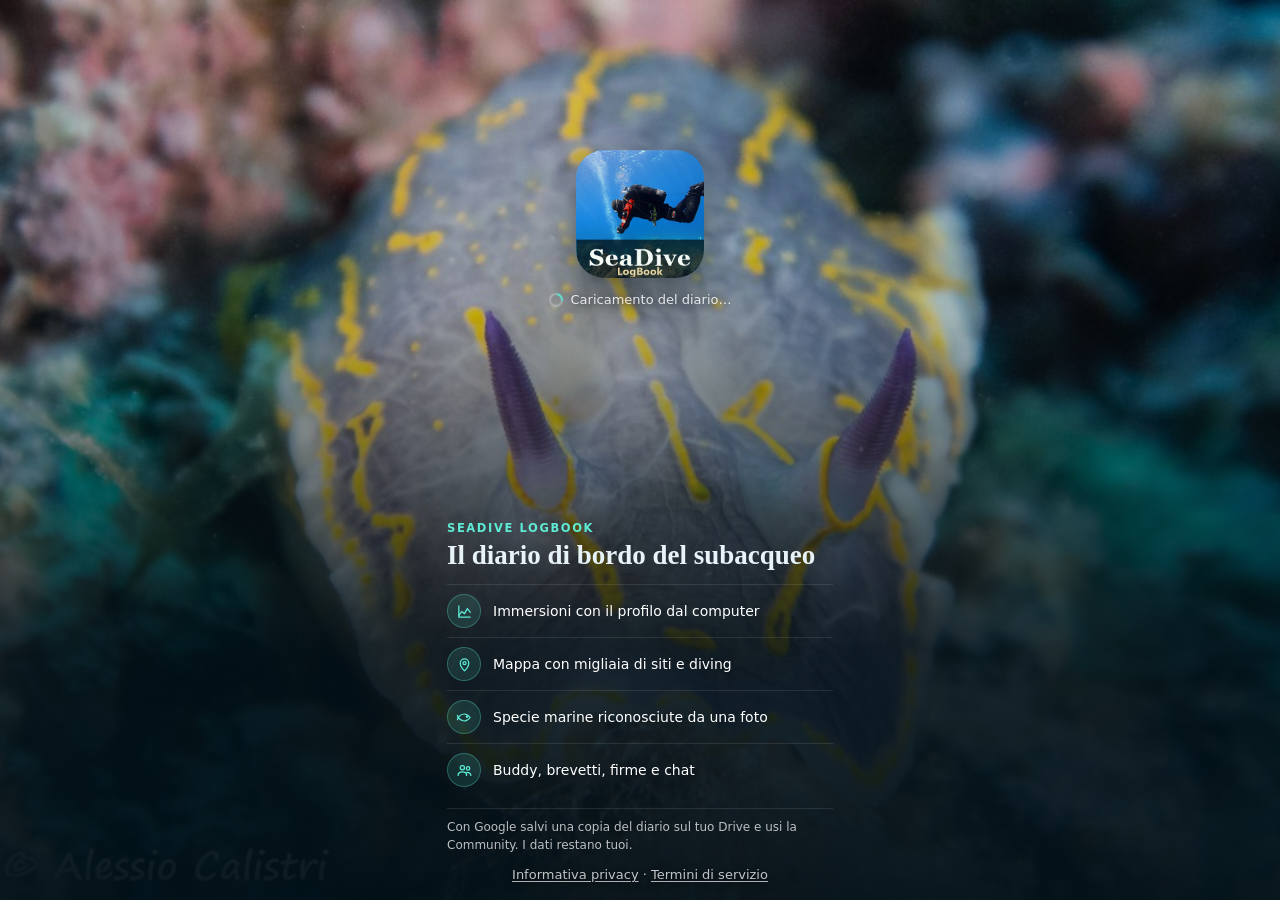
==== aggiorna.html @ b482c6c4 "Versione 253: i telefoni scaricano i file nuovi. Co-Authored-By: Claude Opus 5.5 <noreply@anthropic." ====
<!DOCTYPE html>
<html lang="it">
  <head>
    <meta charset="UTF-8" />
    <meta http-equiv="Content-Security-Policy" content="default-src 'self'; script-src 'self'; style-src 'self' 'unsafe-inline'; img-src 'self' data:; object-src 'none'; base-uri 'self'; form-action 'self'" />
    <meta name="viewport" content="width=device-width, initial-scale=1" />
    <meta http-equiv="Cache-Control" content="no-cache, no-store, must-revalidate" />
    <title>Aggiorna SeaDive</title>
    <style>
      body {
        font-family: system-ui, sans-serif;
        background: #f3f5f8;
        color: #1c2430;
        display: grid;
        place-items: center;
        min-height: 100dvh;
        margin: 0;
        padding: 24px;
        text-align: center;
      }
      p { font-size: 18px; font-weight: 600; }
    </style>
  </head>
  <body>
    <p>Aggiornamento in corso…</p>
    <script src="./aggiorna.js?v=253"></script>
  </body>
</html>
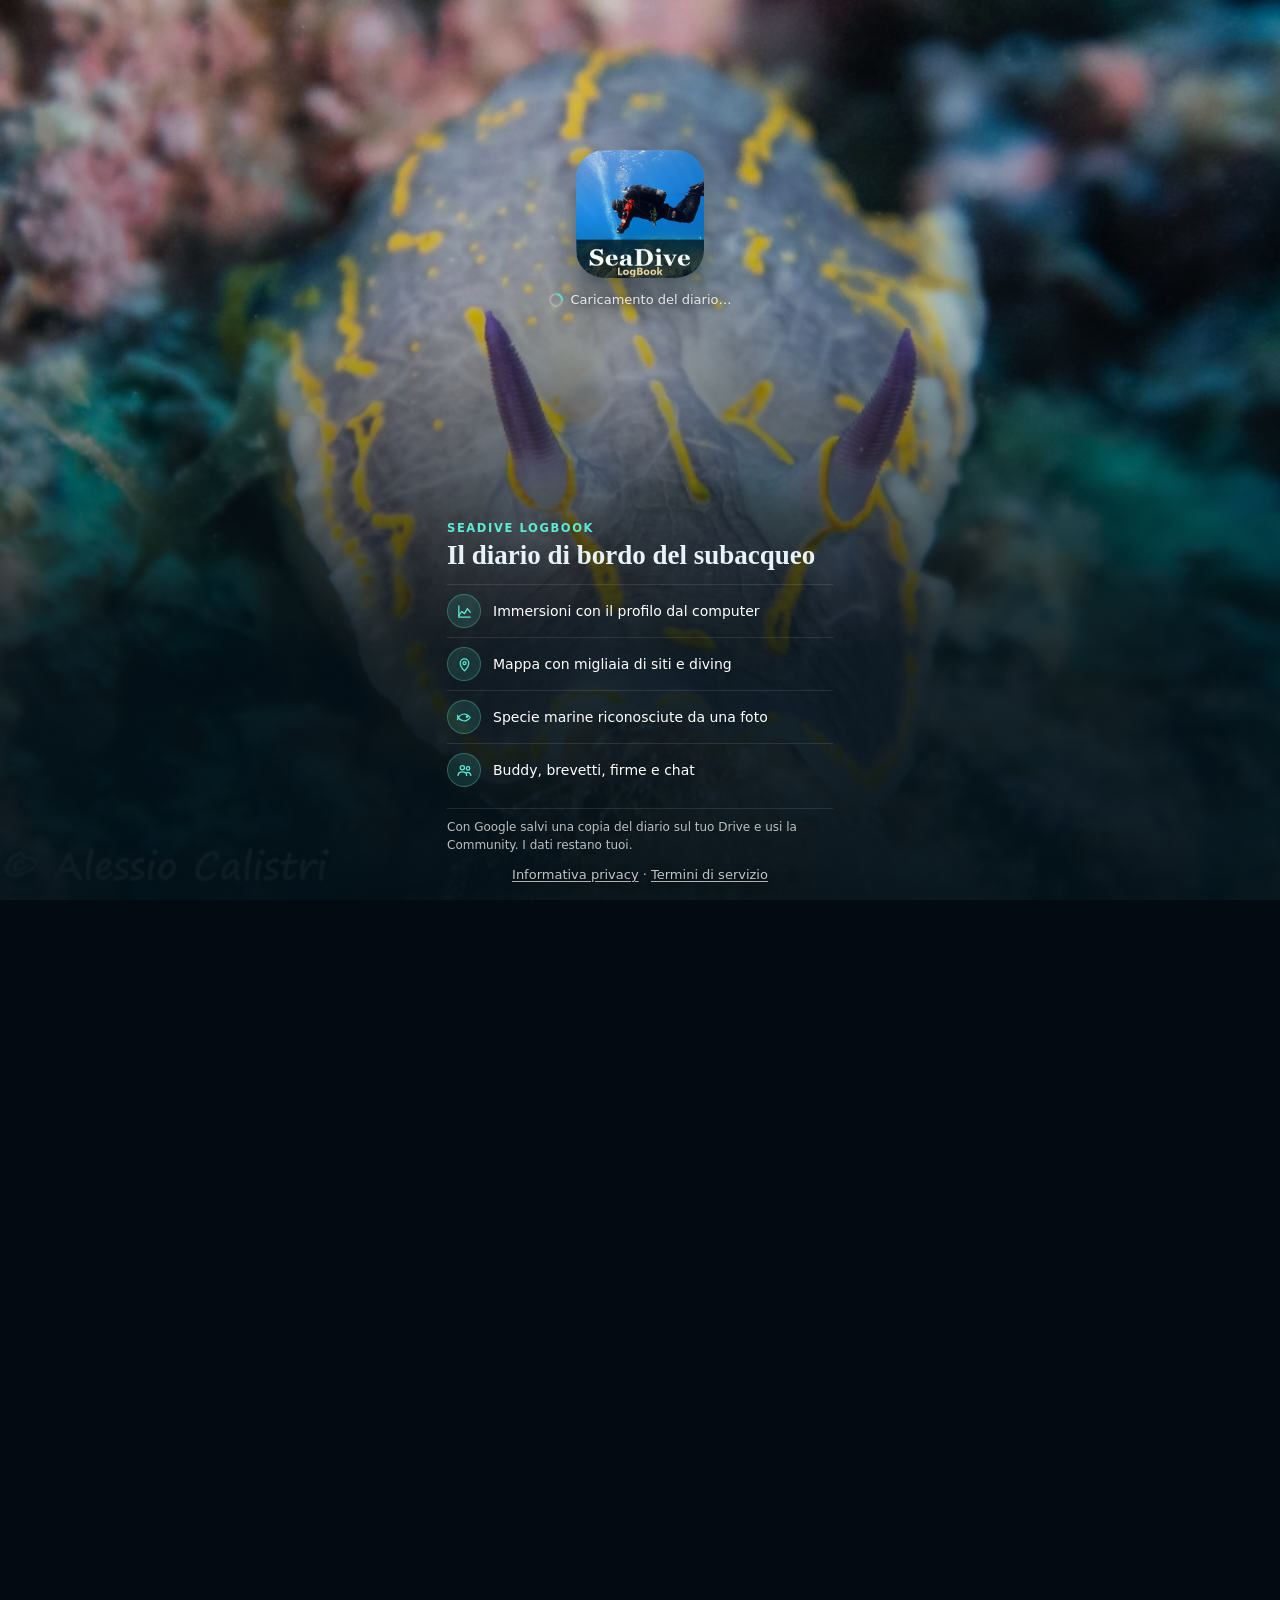
==== commit da6fc2e0: "Versione 254: i telefoni scaricano i file nuovi. Co-Authored-By: Claude Opus 5.5 <noreply@anthropic." ====
--- a/aggiorna.html
+++ b/aggiorna.html
@@ -23,6 +23,6 @@
   </head>
   <body>
     <p>Aggiornamento in corso…</p>
-    <script src="./aggiorna.js?v=253"></script>
+    <script src="./aggiorna.js?v=254"></script>
   </body>
 </html>
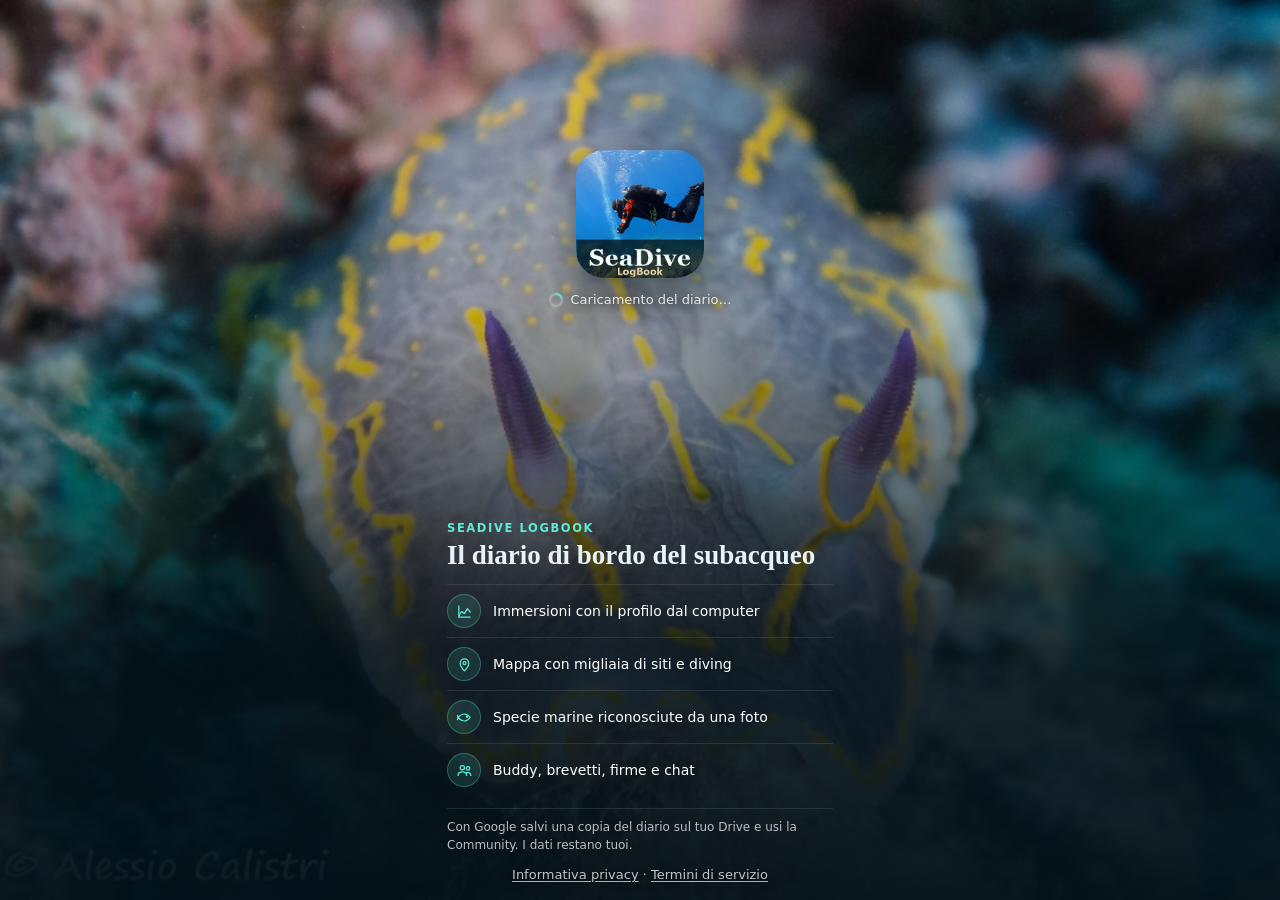
==== commit a8bbe7ce: "Versione 255: i telefoni scaricano i file nuovi. Co-Authored-By: Claude Opus 5.5 <noreply@anthropic." ====
--- a/aggiorna.html
+++ b/aggiorna.html
@@ -23,6 +23,6 @@
   </head>
   <body>
     <p>Aggiornamento in corso…</p>
-    <script src="./aggiorna.js?v=254"></script>
+    <script src="./aggiorna.js?v=255"></script>
   </body>
 </html>
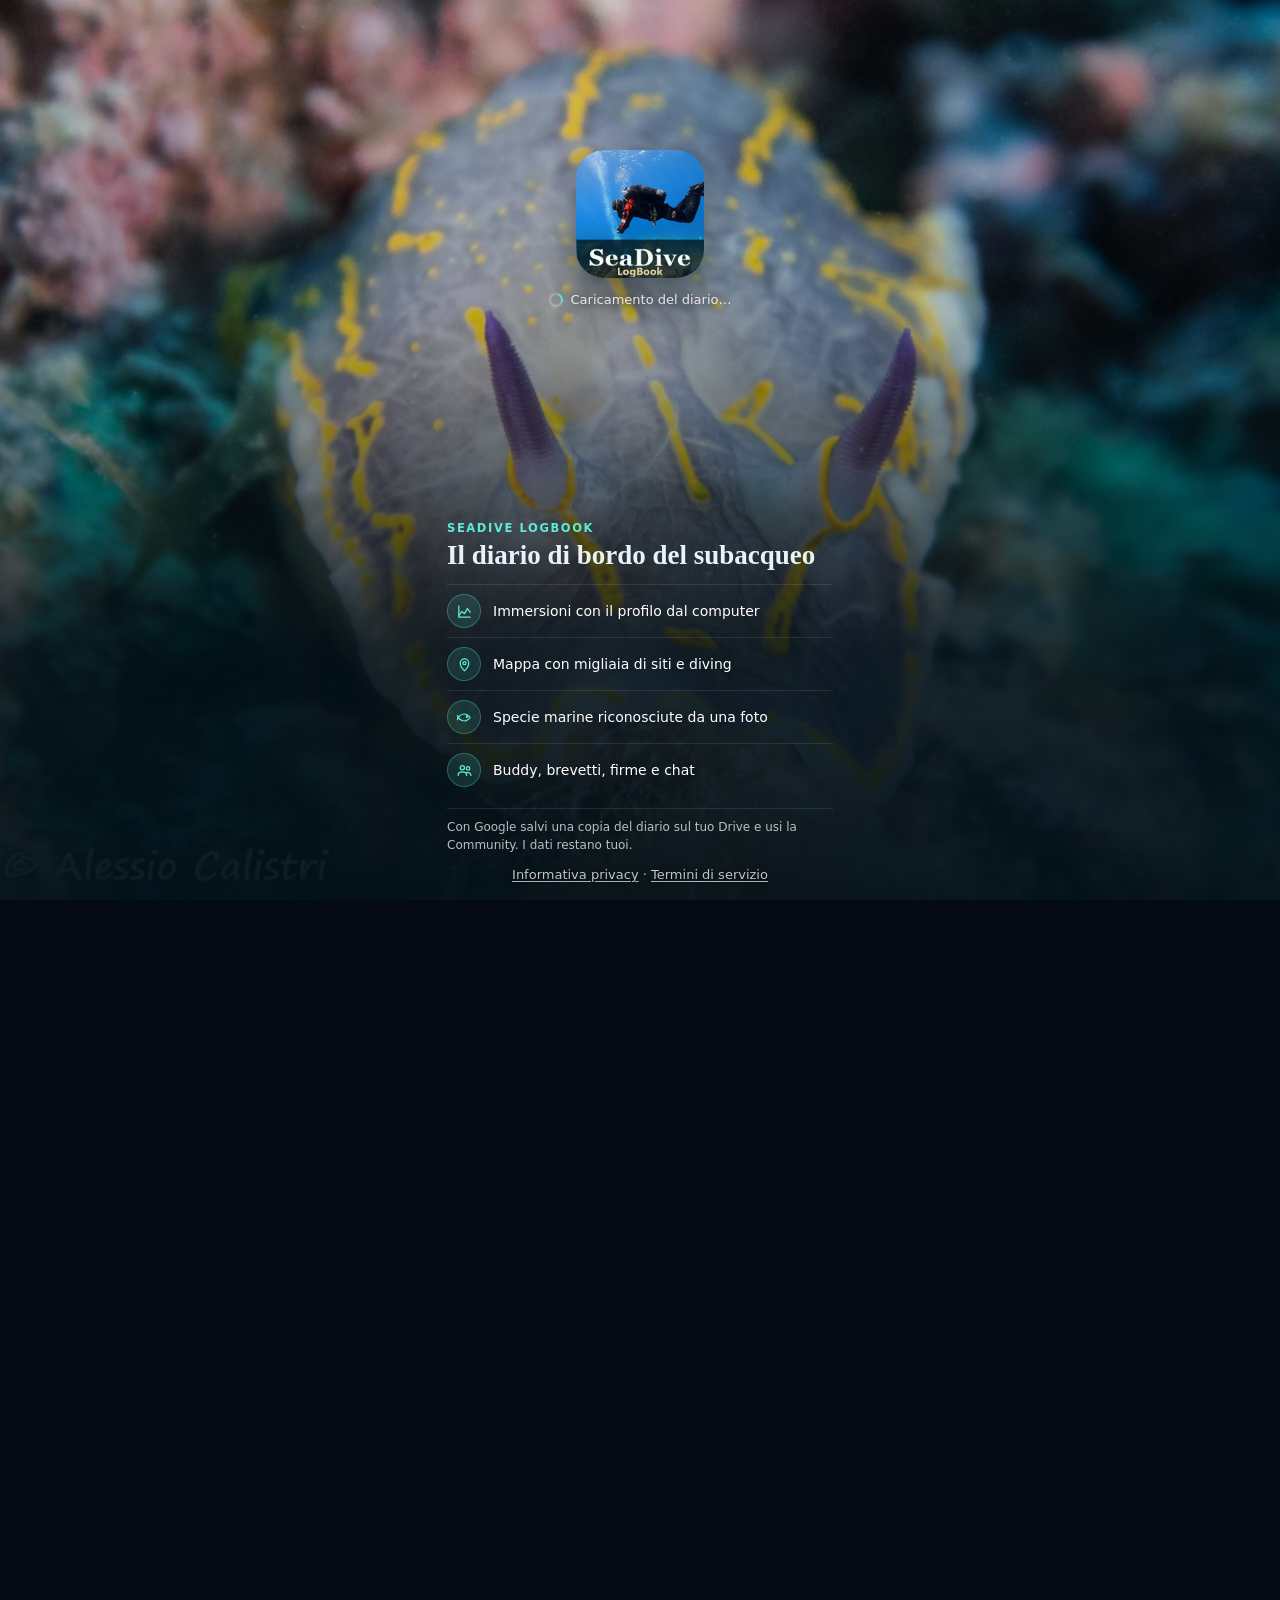
==== commit 27d56401: "Versione 256: i telefoni scaricano i file nuovi. Co-Authored-By: Claude Opus 5.5 <noreply@anthropic." ====
--- a/aggiorna.html
+++ b/aggiorna.html
@@ -23,6 +23,6 @@
   </head>
   <body>
     <p>Aggiornamento in corso…</p>
-    <script src="./aggiorna.js?v=255"></script>
+    <script src="./aggiorna.js?v=256"></script>
   </body>
 </html>
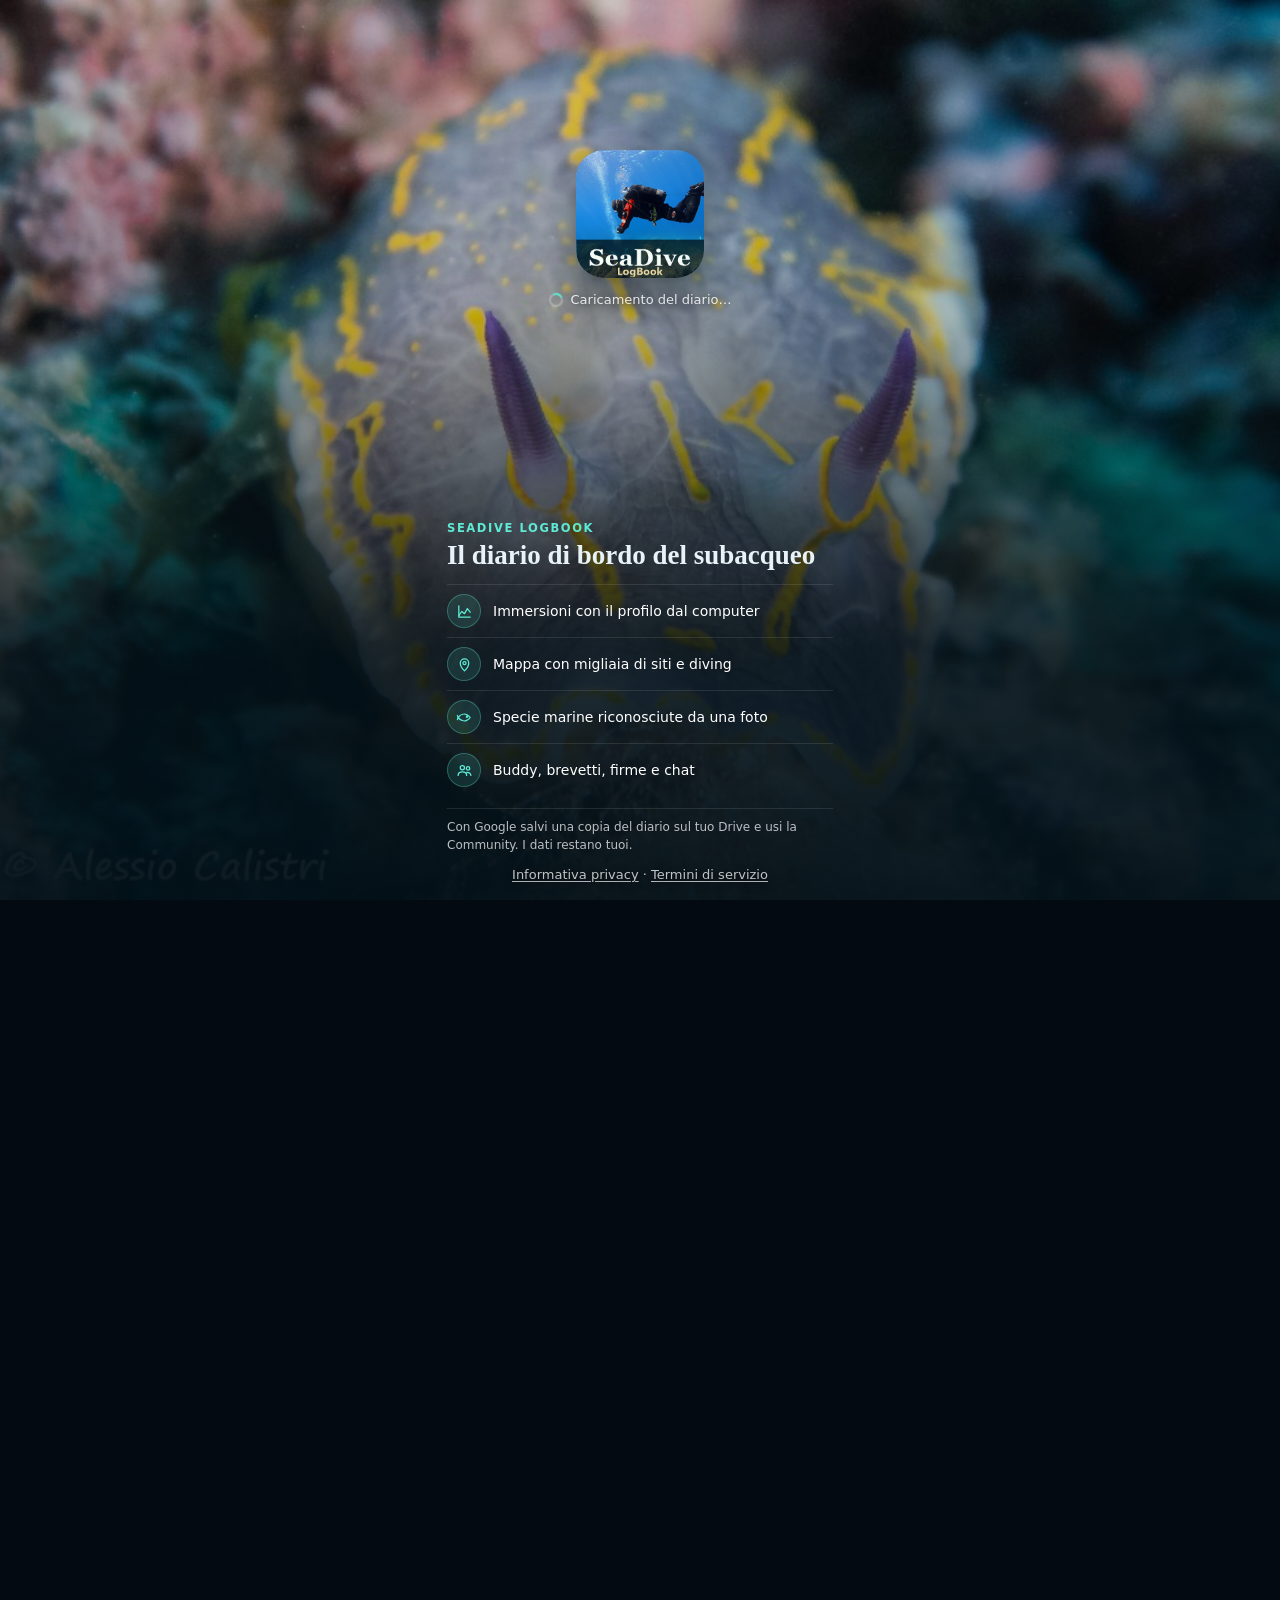
==== commit 70f84e25: "Versione 257: i telefoni scaricano i file nuovi. Co-Authored-By: Claude Opus 5.5 <noreply@anthropic." ====
--- a/aggiorna.html
+++ b/aggiorna.html
@@ -23,6 +23,6 @@
   </head>
   <body>
     <p>Aggiornamento in corso…</p>
-    <script src="./aggiorna.js?v=256"></script>
+    <script src="./aggiorna.js?v=257"></script>
   </body>
 </html>
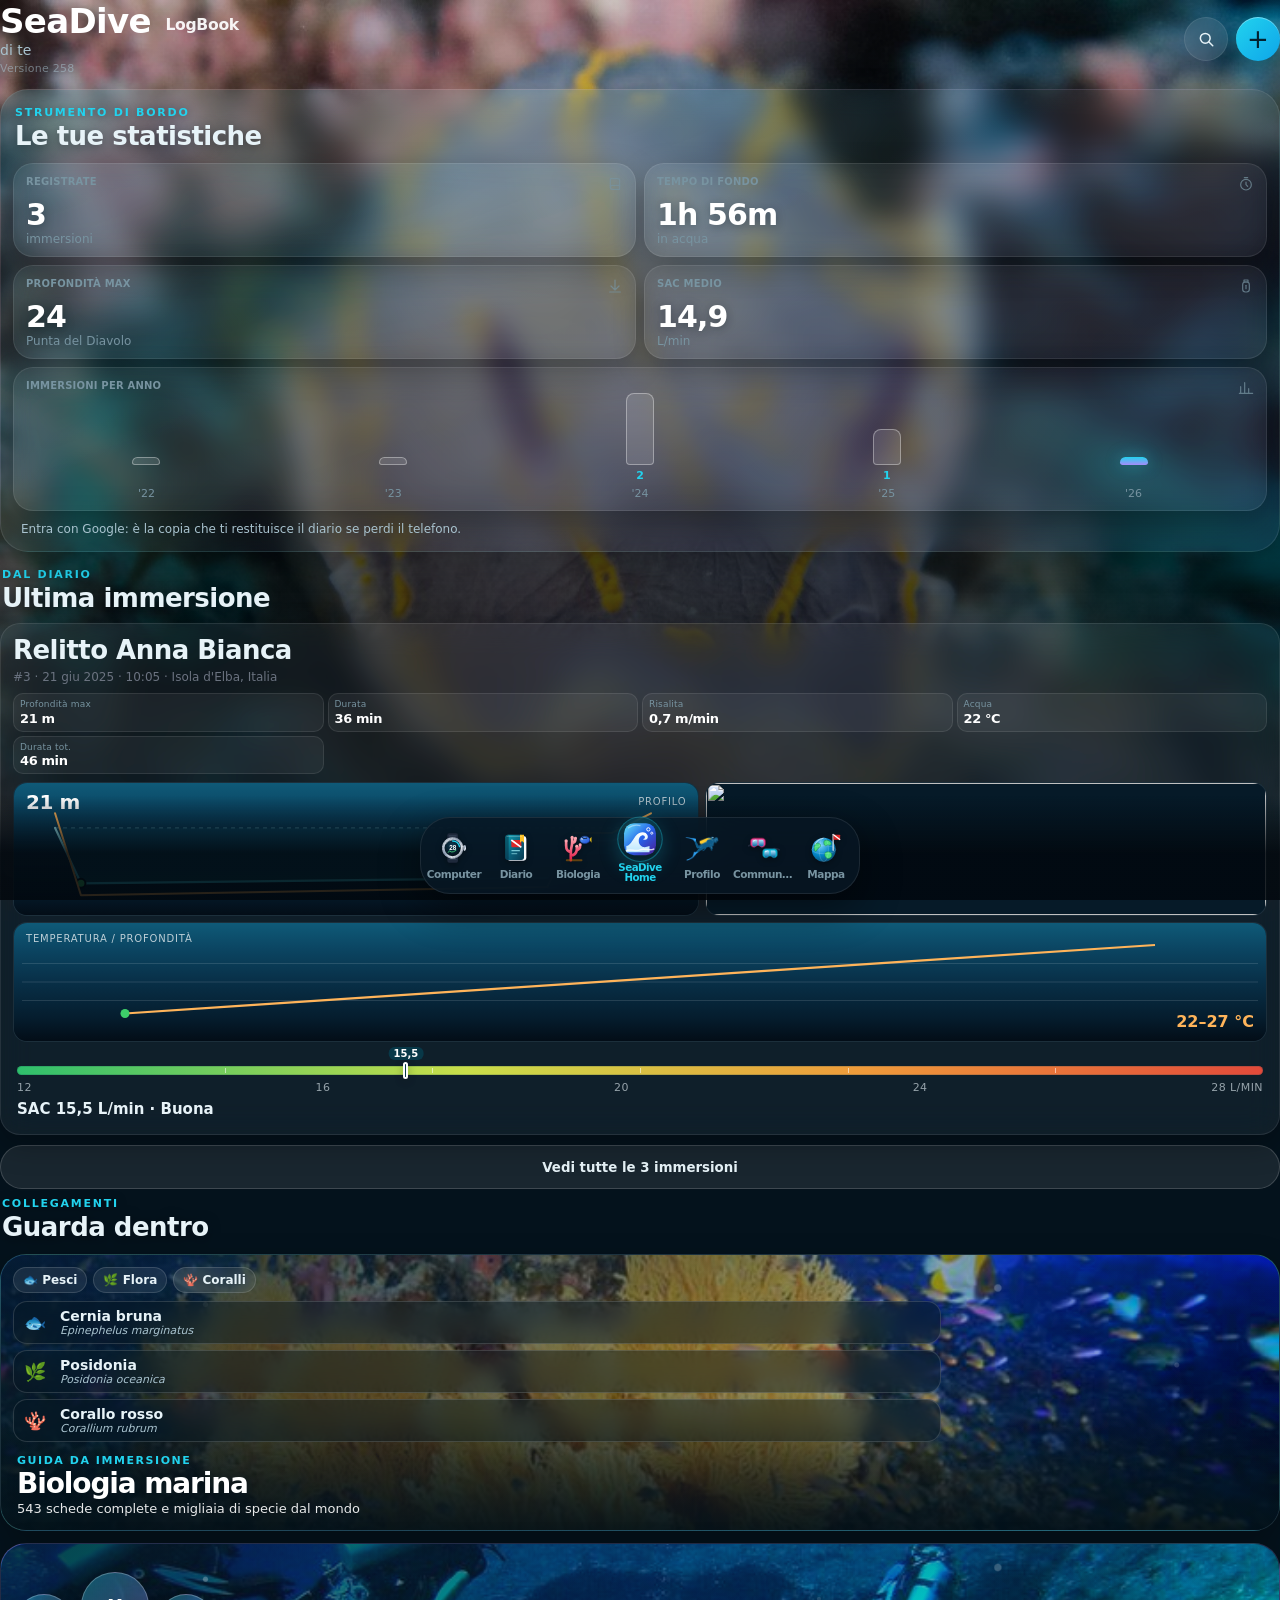
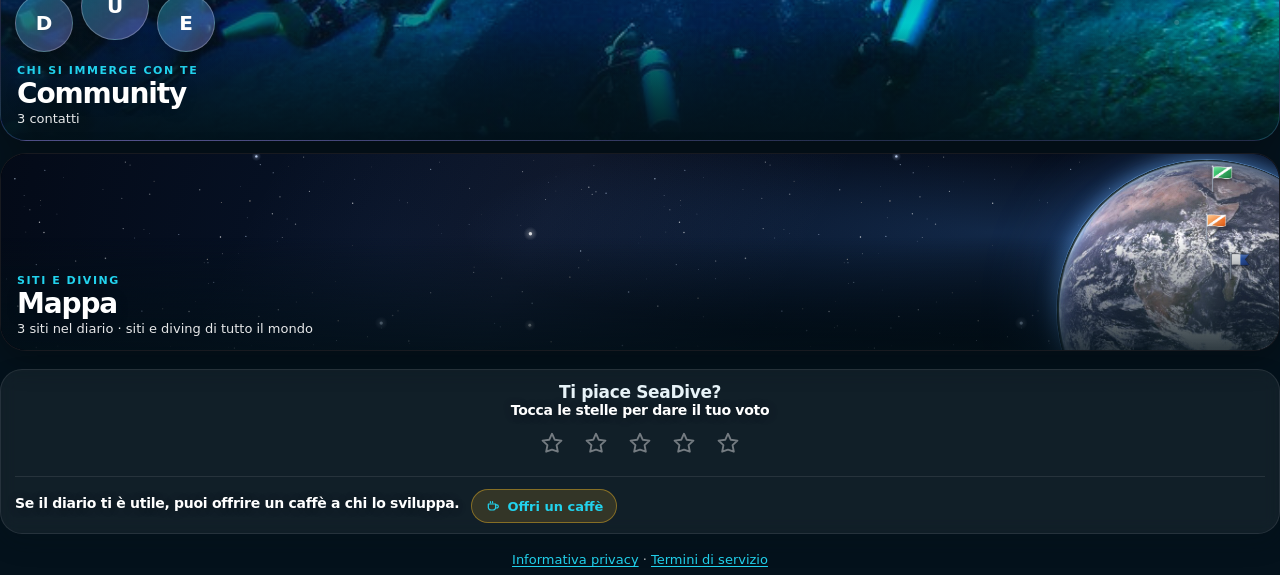
==== commit fe5d263f: "Versione 258: le foto delle immersioni non vanno piu' nella copia privata su Firebase. Restano sul t" ====
--- a/aggiorna.html
+++ b/aggiorna.html
@@ -23,6 +23,6 @@
   </head>
   <body>
     <p>Aggiornamento in corso…</p>
-    <script src="./aggiorna.js?v=257"></script>
+    <script src="./aggiorna.js?v=258"></script>
   </body>
 </html>
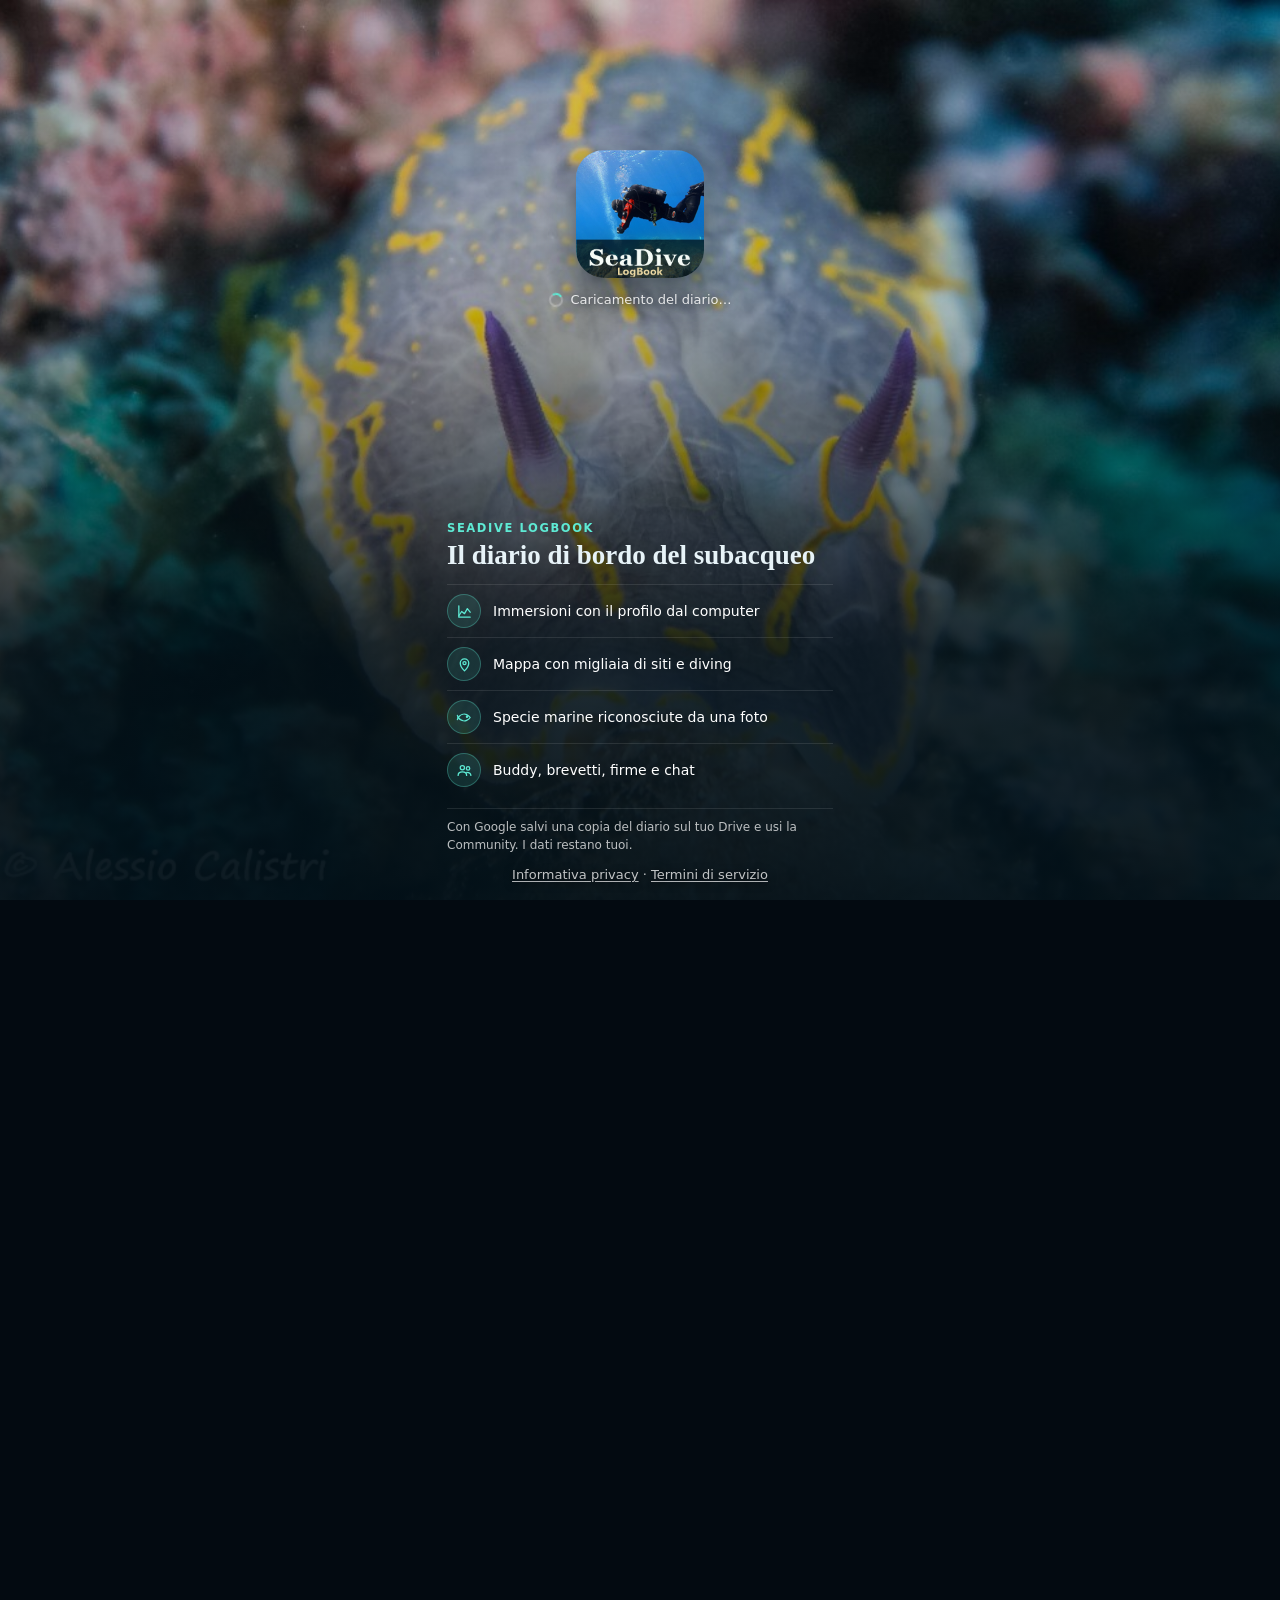
==== commit a85839ac: "Versione 259: la copia privata su Firebase e' compressa prima di essere cifrata. Nuovo formato enc2 " ====
--- a/aggiorna.html
+++ b/aggiorna.html
@@ -23,6 +23,6 @@
   </head>
   <body>
     <p>Aggiornamento in corso…</p>
-    <script src="./aggiorna.js?v=258"></script>
+    <script src="./aggiorna.js?v=259"></script>
   </body>
 </html>
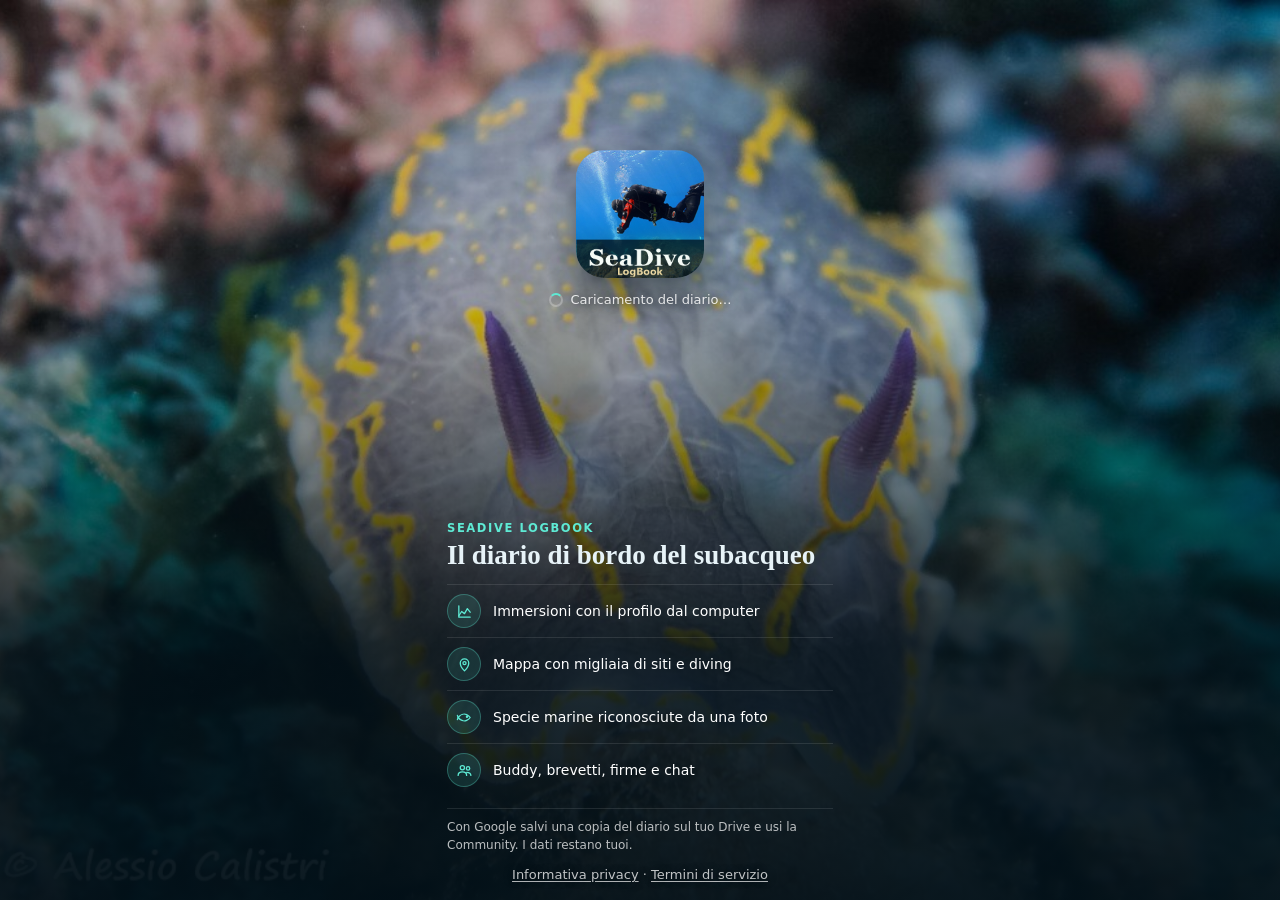
==== commit 3fa2a70c: "Versione 260: firma in fondo alla home con copyright, al posto della versione in alto. Tolta la scri" ====
--- a/aggiorna.html
+++ b/aggiorna.html
@@ -23,6 +23,6 @@
   </head>
   <body>
     <p>Aggiornamento in corso…</p>
-    <script src="./aggiorna.js?v=259"></script>
+    <script src="./aggiorna.js?v=260"></script>
   </body>
 </html>
